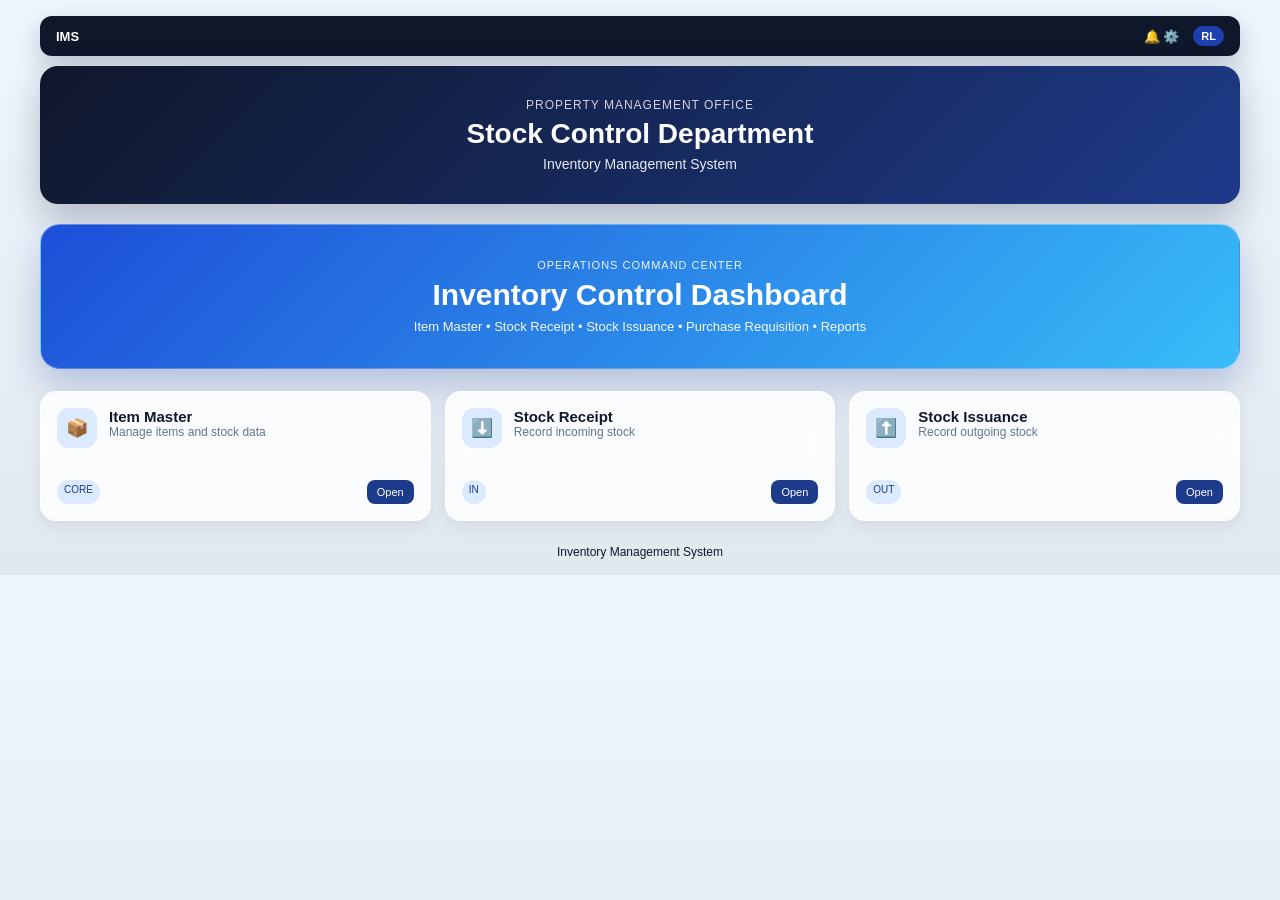
==== index.html @ 42d6d74c "Update index.html" ====
<!DOCTYPE html>
<html lang="en">
<head>
<meta charset="UTF-8">
<meta name="viewport" content="width=device-width, initial-scale=1.0">
<title>Inventory Management System</title>

<style>
*{margin:0;padding:0;box-sizing:border-box;font-family:Arial,sans-serif}

body{
  background:linear-gradient(180deg,#eef6ff,#e2e8f0);
  color:#0f172a;
  padding:16px;
}

.app-shell{
  max-width:1200px;
  margin:auto;
}

/* TOP BAR */
.top-bar{
  background:#0f172a;
  color:white;
  border-radius:12px;
  padding:10px 16px;
  display:flex;
  justify-content:space-between;
  align-items:center;
  font-size:13px;
  margin-bottom:10px;
  box-shadow:0 10px 28px rgba(15,23,42,.22);
}

.top-bar .left{
  font-weight:bold;
}

.top-bar .right{
  display:flex;
  gap:14px;
  align-items:center;
}

.user{
  background:#1e40af;
  color:white;
  padding:4px 8px;
  border-radius:999px;
  font-size:11px;
  font-weight:bold;
}

/* MAIN HEADER */
.main-header{
  background:linear-gradient(135deg,#0f172a,#1e3a8a);
  color:white;
  border-radius:18px;
  padding:32px 20px;
  text-align:center;
  box-shadow:0 15px 35px rgba(15,23,42,.25);
  margin-bottom:20px;
}

.main-header small{
  display:block;
  font-size:12px;
  letter-spacing:1px;
  opacity:.8;
  margin-bottom:6px;
}

.main-header h1{
  font-size:28px;
  margin-bottom:6px;
}

.main-header p{
  font-size:14px;
  opacity:.9;
}

/* COMMAND HEADER */
.command-header{
  margin:14px 0 22px;
  background:linear-gradient(135deg,#1d4ed8,#38bdf8);
  color:white;
  border-radius:20px;
  padding:34px 18px;
  text-align:center;
  border:1px solid rgba(255,255,255,.28);
  box-shadow:0 18px 36px rgba(30,58,138,.24);
}

.command-header small{
  display:block;
  font-size:11px;
  letter-spacing:1px;
  opacity:.9;
  margin-bottom:7px;
}

.command-header h2{
  font-size:30px;
  margin-bottom:7px;
}

.command-header p{
  font-size:13px;
  opacity:.95;
}

/* SECTIONS */
.section{
  margin-bottom:24px;
}

.section-title{
  font-size:12px;
  letter-spacing:1px;
  color:#334155;
  font-weight:bold;
  margin-bottom:10px;
}

/* GRIDS */
.main-grid{
  display:grid;
  grid-template-columns:repeat(3,1fr);
  gap:14px;
}

.proc-grid,
.master-grid{
  display:grid;
  grid-template-columns:repeat(2,1fr);
  gap:14px;
}

/* CARDS */
.card{
  background:rgba(255,255,255,.86);
  backdrop-filter:blur(12px);
  border:1px solid rgba(255,255,255,.72);
  border-radius:16px;
  padding:16px;
  min-height:130px;
  display:flex;
  flex-direction:column;
  justify-content:space-between;
  box-shadow:0 6px 16px rgba(15,23,42,.07);
  transition:.2s;
}

.card:hover{
  transform:translateY(-4px);
  box-shadow:0 14px 28px rgba(15,23,42,.14);
}

.card-top{
  display:flex;
  gap:12px;
}

.icon{
  width:40px;
  height:40px;
  border-radius:12px;
  background:#dbeafe;
  display:flex;
  align-items:center;
  justify-content:center;
  font-size:18px;
}

.card h3{
  font-size:15px;
}

.card p{
  font-size:12px;
  color:#64748b;
}

.card-footer{
  display:flex;
  justify-content:space-between;
  margin-top:10px;
}

.badge{
  font-size:10px;
  padding:4px 7px;
  border-radius:999px;
}

.badge-core{background:#dbeafe;color:#1e3a8a}
.badge-proc{background:#dcfce7;color:#166534}
.badge-report{background:#fee2e2;color:#991b1b}
.badge-master{background:#e0e7ff;color:#3730a3}

.btn{
  text-decoration:none;
  color:white;
  padding:6px 10px;
  border-radius:8px;
  font-size:11px;
}

.btn-blue{background:#1e3a8a}
.btn-green{background:#047857}
.btn-red{background:#dc2626}
.btn-dark{background:#334155}

.footer-note{
  text-align:center;
  font-size:12px;
  margin-top:20px;
}

/* MOBILE */
@media(max-width:900px){
  .main-grid,
  .proc-grid,
  .master-grid{
    grid-template-columns:1fr;
  }
}
</style>
</head>

<body>

<div class="app-shell">

<!-- TOP BAR -->
<div class="top-bar">
  <div class="left">IMS</div>
  <div class="right">
    🔔 ⚙️ <span class="user">RL</span>
  </div>
</div>

<!-- HEADER -->
<div class="main-header">
  <small>PROPERTY MANAGEMENT OFFICE</small>
  <h1>Stock Control Department</h1>
  <p>Inventory Management System</p>
</div>

<!-- COMMAND -->
<div class="command-header">
  <small>OPERATIONS COMMAND CENTER</small>
  <h2>Inventory Control Dashboard</h2>
  <p>Item Master • Stock Receipt • Stock Issuance • Purchase Requisition • Reports</p>
</div>

<!-- MAIN -->
<div class="section">
<div class="main-grid">

<div class="card">
  <div class="card-top">
    <div class="icon">📦</div>
    <div>
      <h3>Item Master</h3>
      <p>Manage items and stock data</p>
    </div>
  </div>
  <div class="card-footer">
    <span class="badge badge-core">CORE</span>
    <a href="#" class="btn btn-blue">Open</a>
  </div>
</div>

<div class="card">
  <div class="card-top">
    <div class="icon">⬇️</div>
    <div>
      <h3>Stock Receipt</h3>
      <p>Record incoming stock</p>
    </div>
  </div>
  <div class="card-footer">
    <span class="badge badge-core">IN</span>
    <a href="#" class="btn btn-blue">Open</a>
  </div>
</div>

<div class="card">
  <div class="card-top">
    <div class="icon">⬆️</div>
    <div>
      <h3>Stock Issuance</h3>
      <p>Record outgoing stock</p>
    </div>
  </div>
  <div class="card-footer">
    <span class="badge badge-core">OUT</span>
    <a href="#" class="btn btn-blue">Open</a>
  </div>
</div>

</div>
</div>

<!-- FOOTER -->
<div class="footer-note">
Inventory Management System
</div>

</div>

</body>
</html>
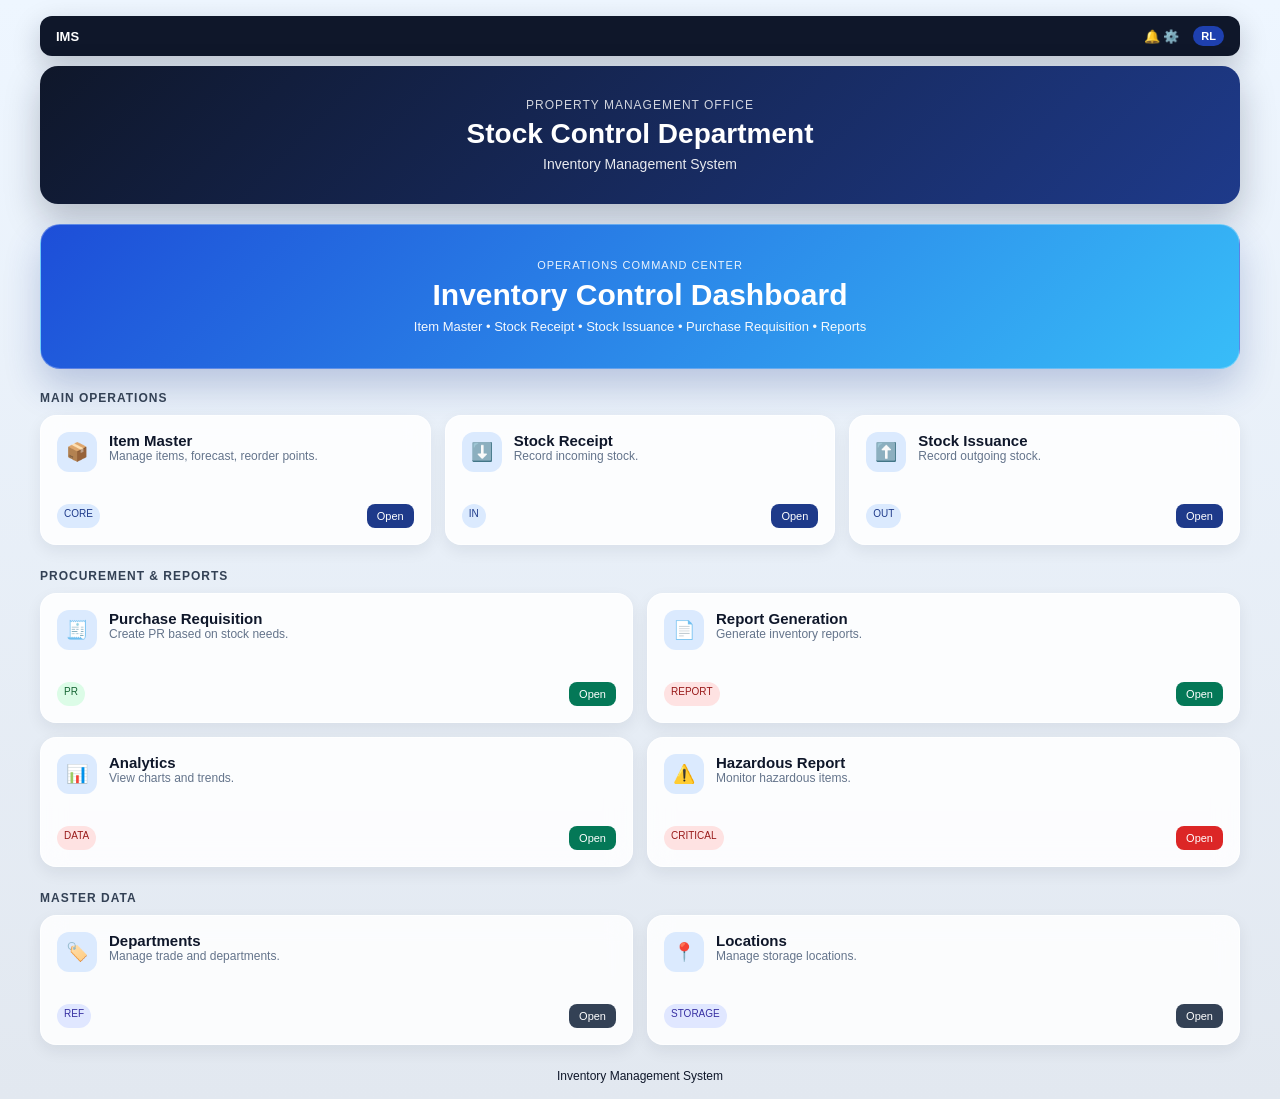
==== commit e6742351: "Update index.html" ====
--- a/index.html
+++ b/index.html
@@ -33,15 +33,8 @@
   box-shadow:0 10px 28px rgba(15,23,42,.22);
 }
 
-.top-bar .left{
-  font-weight:bold;
-}
-
-.top-bar .right{
-  display:flex;
-  gap:14px;
-  align-items:center;
-}
+.top-bar .left{font-weight:bold}
+.top-bar .right{display:flex;gap:14px;align-items:center}
 
 .user{
   background:#1e40af;
@@ -111,10 +104,7 @@
   opacity:.95;
 }
 
-/* SECTIONS */
-.section{
-  margin-bottom:24px;
-}
+.section{margin-bottom:24px}
 
 .section-title{
   font-size:12px;
@@ -125,18 +115,8 @@
 }
 
 /* GRIDS */
-.main-grid{
-  display:grid;
-  grid-template-columns:repeat(3,1fr);
-  gap:14px;
-}
-
-.proc-grid,
-.master-grid{
-  display:grid;
-  grid-template-columns:repeat(2,1fr);
-  gap:14px;
-}
+.main-grid{display:grid;grid-template-columns:repeat(3,1fr);gap:14px}
+.proc-grid,.master-grid{display:grid;grid-template-columns:repeat(2,1fr);gap:14px}
 
 /* CARDS */
 .card{
@@ -158,30 +138,17 @@
   box-shadow:0 14px 28px rgba(15,23,42,.14);
 }
 
-.card-top{
-  display:flex;
-  gap:12px;
-}
+.card-top{display:flex;gap:12px}
 
 .icon{
-  width:40px;
-  height:40px;
-  border-radius:12px;
+  width:40px;height:40px;border-radius:12px;
   background:#dbeafe;
-  display:flex;
-  align-items:center;
-  justify-content:center;
+  display:flex;align-items:center;justify-content:center;
   font-size:18px;
 }
 
-.card h3{
-  font-size:15px;
-}
-
-.card p{
-  font-size:12px;
-  color:#64748b;
-}
+.card h3{font-size:15px}
+.card p{font-size:12px;color:#64748b}
 
 .card-footer{
   display:flex;
@@ -221,9 +188,7 @@
 
 /* MOBILE */
 @media(max-width:900px){
-  .main-grid,
-  .proc-grid,
-  .master-grid{
+  .main-grid,.proc-grid,.master-grid{
     grid-template-columns:1fr;
   }
 }
@@ -237,9 +202,7 @@
 <!-- TOP BAR -->
 <div class="top-bar">
   <div class="left">IMS</div>
-  <div class="right">
-    🔔 ⚙️ <span class="user">RL</span>
-  </div>
+  <div class="right">🔔 ⚙️ <span class="user">RL</span></div>
 </div>
 
 <!-- HEADER -->
@@ -256,61 +219,50 @@
   <p>Item Master • Stock Receipt • Stock Issuance • Purchase Requisition • Reports</p>
 </div>
 
-<!-- MAIN -->
+<!-- MAIN OPERATIONS -->
 <div class="section">
+<div class="section-title">MAIN OPERATIONS</div>
 <div class="main-grid">
 
-<div class="card">
-  <div class="card-top">
-    <div class="icon">📦</div>
-    <div>
-      <h3>Item Master</h3>
-      <p>Manage items and stock data</p>
-    </div>
-  </div>
-  <div class="card-footer">
-    <span class="badge badge-core">CORE</span>
-    <a href="#" class="btn btn-blue">Open</a>
-  </div>
-</div>
-
-<div class="card">
-  <div class="card-top">
-    <div class="icon">⬇️</div>
-    <div>
-      <h3>Stock Receipt</h3>
-      <p>Record incoming stock</p>
-    </div>
-  </div>
-  <div class="card-footer">
-    <span class="badge badge-core">IN</span>
-    <a href="#" class="btn btn-blue">Open</a>
-  </div>
-</div>
-
-<div class="card">
-  <div class="card-top">
-    <div class="icon">⬆️</div>
-    <div>
-      <h3>Stock Issuance</h3>
-      <p>Record outgoing stock</p>
-    </div>
-  </div>
-  <div class="card-footer">
-    <span class="badge badge-core">OUT</span>
-    <a href="#" class="btn btn-blue">Open</a>
-  </div>
-</div>
-
-</div>
-</div>
-
-<!-- FOOTER -->
-<div class="footer-note">
-Inventory Management System
-</div>
-
-</div>
-
+<div class="card"><div class="card-top"><div class="icon">📦</div><div><h3>Item Master</h3><p>Manage items, forecast, reorder points.</p></div></div><div class="card-footer"><span class="badge badge-core">CORE</span><a href="./master-list.html" class="btn btn-blue">Open</a></div></div>
+
+<div class="card"><div class="card-top"><div class="icon">⬇️</div><div><h3>Stock Receipt</h3><p>Record incoming stock.</p></div></div><div class="card-footer"><span class="badge badge-core">IN</span><a href="./deliveries.html" class="btn btn-blue">Open</a></div></div>
+
+<div class="card"><div class="card-top"><div class="icon">⬆️</div><div><h3>Stock Issuance</h3><p>Record outgoing stock.</p></div></div><div class="card-footer"><span class="badge badge-core">OUT</span><a href="./issuance.html" class="btn btn-blue">Open</a></div></div>
+
+</div>
+</div>
+
+<!-- PROCUREMENT -->
+<div class="section">
+<div class="section-title">PROCUREMENT & REPORTS</div>
+<div class="proc-grid">
+
+<div class="card"><div class="card-top"><div class="icon">🧾</div><div><h3>Purchase Requisition</h3><p>Create PR based on stock needs.</p></div></div><div class="card-footer"><span class="badge badge-proc">PR</span><a href="./requisitions.html" class="btn btn-green">Open</a></div></div>
+
+<div class="card"><div class="card-top"><div class="icon">📄</div><div><h3>Report Generation</h3><p>Generate inventory reports.</p></div></div><div class="card-footer"><span class="badge badge-report">REPORT</span><a href="./reports.html" class="btn btn-green">Open</a></div></div>
+
+<div class="card"><div class="card-top"><div class="icon">📊</div><div><h3>Analytics</h3><p>View charts and trends.</p></div></div><div class="card-footer"><span class="badge badge-report">DATA</span><a href="./analytics.html" class="btn btn-green">Open</a></div></div>
+
+<div class="card"><div class="card-top"><div class="icon">⚠️</div><div><h3>Hazardous Report</h3><p>Monitor hazardous items.</p></div></div><div class="card-footer"><span class="badge badge-report">CRITICAL</span><a href="./hazardous.html" class="btn btn-red">Open</a></div></div>
+
+</div>
+</div>
+
+<!-- MASTER DATA -->
+<div class="section">
+<div class="section-title">MASTER DATA</div>
+<div class="master-grid">
+
+<div class="card"><div class="card-top"><div class="icon">🏷️</div><div><h3>Departments</h3><p>Manage trade and departments.</p></div></div><div class="card-footer"><span class="badge badge-master">REF</span><a href="./trade-dept.html" class="btn btn-dark">Open</a></div></div>
+
+<div class="card"><div class="card-top"><div class="icon">📍</div><div><h3>Locations</h3><p>Manage storage locations.</p></div></div><div class="card-footer"><span class="badge badge-master">STORAGE</span><a href="./locations.html" class="btn btn-dark">Open</a></div></div>
+
+</div>
+</div>
+
+<div class="footer-note">Inventory Management System</div>
+
+</div>
 </body>
 </html>
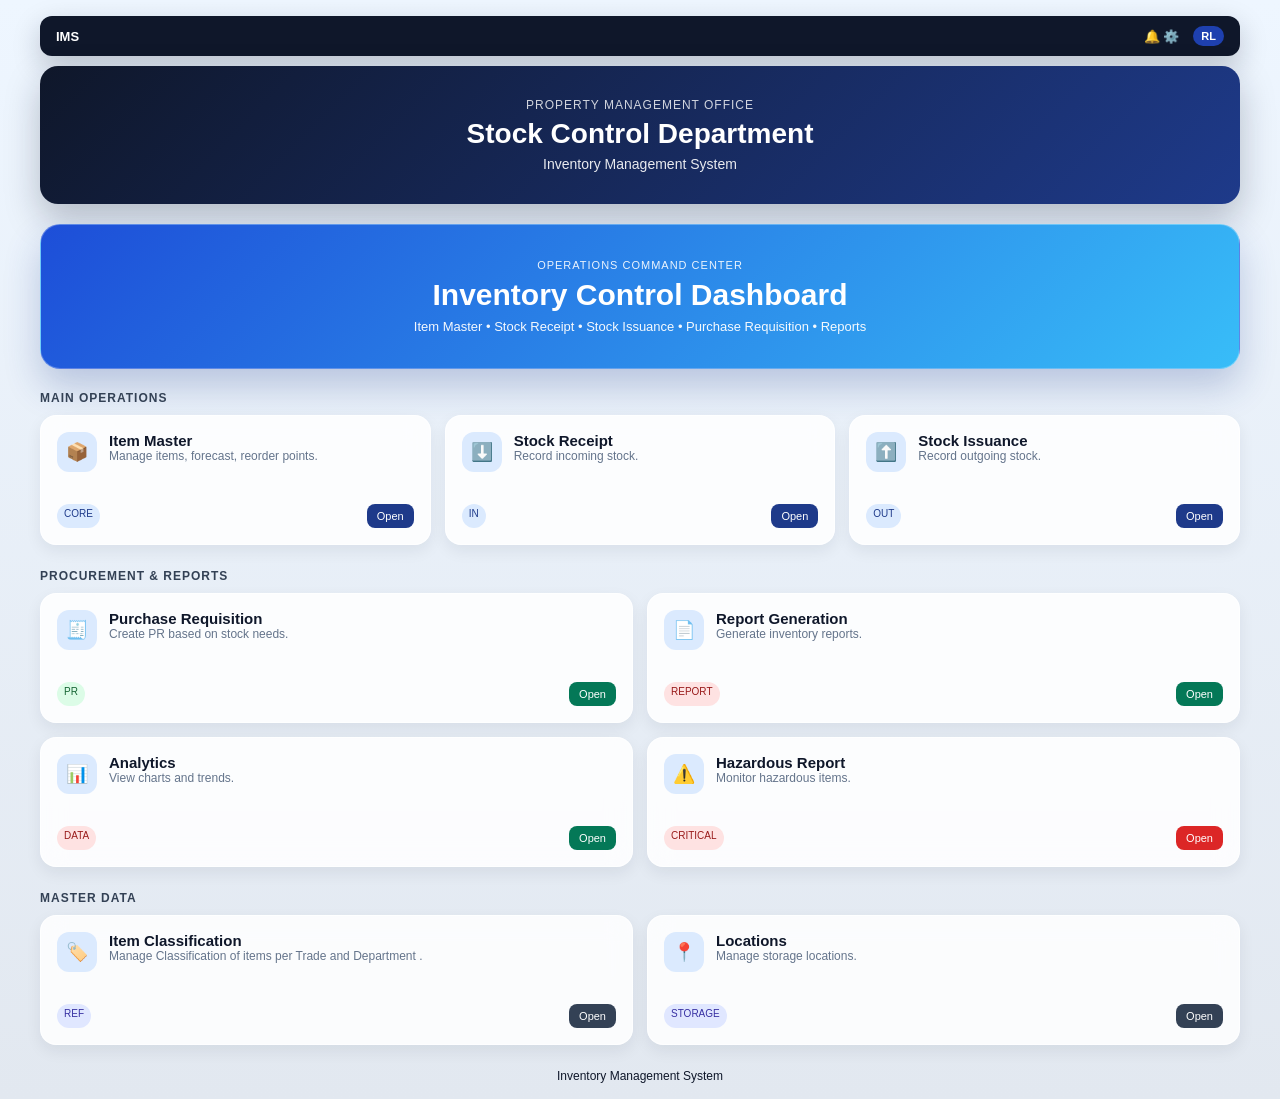
==== commit 478c5e37: "Update index.html" ====
--- a/index.html
+++ b/index.html
@@ -254,7 +254,7 @@
 <div class="section-title">MASTER DATA</div>
 <div class="master-grid">
 
-<div class="card"><div class="card-top"><div class="icon">🏷️</div><div><h3>Departments</h3><p>Manage trade and departments.</p></div></div><div class="card-footer"><span class="badge badge-master">REF</span><a href="./trade-dept.html" class="btn btn-dark">Open</a></div></div>
+<div class="card"><div class="card-top"><div class="icon">🏷️</div><div><h3>Item Classification</h3><p>Manage Classification of items per Trade and Department .</p></div></div><div class="card-footer"><span class="badge badge-master">REF</span><a href="./class-trade.html" class="btn btn-dark">Open</a></div></div>
 
 <div class="card"><div class="card-top"><div class="icon">📍</div><div><h3>Locations</h3><p>Manage storage locations.</p></div></div><div class="card-footer"><span class="badge badge-master">STORAGE</span><a href="./locations.html" class="btn btn-dark">Open</a></div></div>
 
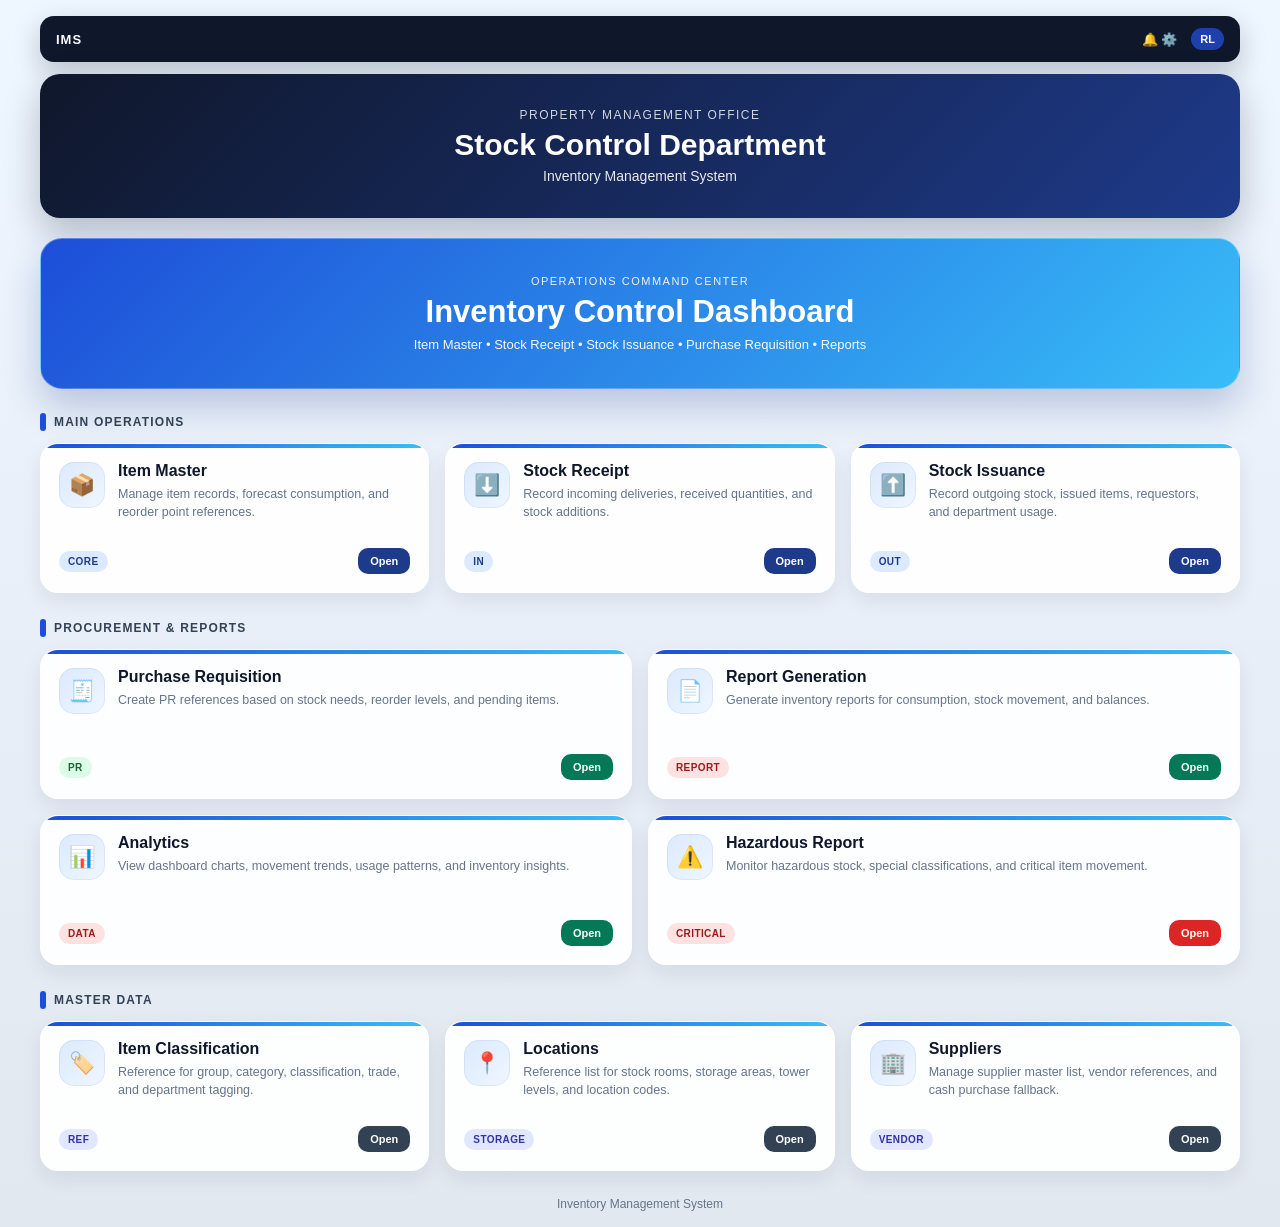
==== commit b35787cc: "Update index.html" ====
--- a/index.html
+++ b/index.html
@@ -23,23 +23,31 @@
 .top-bar{
   background:#0f172a;
   color:white;
-  border-radius:12px;
-  padding:10px 16px;
+  border-radius:14px;
+  padding:12px 16px;
   display:flex;
   justify-content:space-between;
   align-items:center;
   font-size:13px;
-  margin-bottom:10px;
+  margin-bottom:12px;
   box-shadow:0 10px 28px rgba(15,23,42,.22);
 }
 
-.top-bar .left{font-weight:bold}
-.top-bar .right{display:flex;gap:14px;align-items:center}
+.top-bar .left{
+  font-weight:800;
+  letter-spacing:1px;
+}
+
+.top-bar .right{
+  display:flex;
+  gap:14px;
+  align-items:center;
+}
 
 .user{
   background:#1e40af;
   color:white;
-  padding:4px 8px;
+  padding:5px 9px;
   border-radius:999px;
   font-size:11px;
   font-weight:bold;
@@ -49,8 +57,8 @@
 .main-header{
   background:linear-gradient(135deg,#0f172a,#1e3a8a);
   color:white;
-  border-radius:18px;
-  padding:32px 20px;
+  border-radius:20px;
+  padding:34px 20px;
   text-align:center;
   box-shadow:0 15px 35px rgba(15,23,42,.25);
   margin-bottom:20px;
@@ -59,13 +67,13 @@
 .main-header small{
   display:block;
   font-size:12px;
-  letter-spacing:1px;
+  letter-spacing:1.5px;
   opacity:.8;
   margin-bottom:6px;
 }
 
 .main-header h1{
-  font-size:28px;
+  font-size:30px;
   margin-bottom:6px;
 }
 
@@ -76,11 +84,11 @@
 
 /* COMMAND HEADER */
 .command-header{
-  margin:14px 0 22px;
+  margin:14px 0 24px;
   background:linear-gradient(135deg,#1d4ed8,#38bdf8);
   color:white;
-  border-radius:20px;
-  padding:34px 18px;
+  border-radius:22px;
+  padding:36px 18px;
   text-align:center;
   border:1px solid rgba(255,255,255,.28);
   box-shadow:0 18px 36px rgba(30,58,138,.24);
@@ -89,13 +97,13 @@
 .command-header small{
   display:block;
   font-size:11px;
-  letter-spacing:1px;
+  letter-spacing:1.5px;
   opacity:.9;
   margin-bottom:7px;
 }
 
 .command-header h2{
-  font-size:30px;
+  font-size:31px;
   margin-bottom:7px;
 }
 
@@ -104,62 +112,127 @@
   opacity:.95;
 }
 
-.section{margin-bottom:24px}
+/* SECTION */
+.section{
+  margin-bottom:26px;
+}
 
 .section-title{
   font-size:12px;
-  letter-spacing:1px;
+  letter-spacing:1.2px;
   color:#334155;
-  font-weight:bold;
-  margin-bottom:10px;
+  font-weight:800;
+  margin-bottom:12px;
+  display:flex;
+  align-items:center;
+  gap:8px;
+}
+
+.section-title::before{
+  content:"";
+  width:6px;
+  height:18px;
+  border-radius:999px;
+  background:#1d4ed8;
 }
 
 /* GRIDS */
-.main-grid{display:grid;grid-template-columns:repeat(3,1fr);gap:14px}
-.proc-grid,.master-grid{display:grid;grid-template-columns:repeat(2,1fr);gap:14px}
+.main-grid{
+  display:grid;
+  grid-template-columns:repeat(3,1fr);
+  gap:16px;
+}
+
+.proc-grid{
+  display:grid;
+  grid-template-columns:repeat(2,1fr);
+  gap:16px;
+}
+
+.master-grid{
+  display:grid;
+  grid-template-columns:repeat(3,1fr);
+  gap:16px;
+}
 
 /* CARDS */
 .card{
-  background:rgba(255,255,255,.86);
+  background:rgba(255,255,255,.92);
   backdrop-filter:blur(12px);
-  border:1px solid rgba(255,255,255,.72);
-  border-radius:16px;
-  padding:16px;
-  min-height:130px;
+  border:1px solid rgba(255,255,255,.8);
+  border-radius:18px;
+  padding:18px;
+  min-height:150px;
   display:flex;
   flex-direction:column;
   justify-content:space-between;
-  box-shadow:0 6px 16px rgba(15,23,42,.07);
-  transition:.2s;
+  box-shadow:0 8px 20px rgba(15,23,42,.08);
+  transition:.2s ease;
+  position:relative;
+  overflow:hidden;
+}
+
+.card::after{
+  content:"";
+  position:absolute;
+  top:0;
+  left:0;
+  width:100%;
+  height:4px;
+  background:linear-gradient(90deg,#1d4ed8,#38bdf8);
 }
 
 .card:hover{
-  transform:translateY(-4px);
-  box-shadow:0 14px 28px rgba(15,23,42,.14);
-}
-
-.card-top{display:flex;gap:12px}
+  transform:translateY(-5px);
+  box-shadow:0 16px 32px rgba(15,23,42,.15);
+}
+
+.card-top{
+  display:flex;
+  gap:13px;
+  align-items:flex-start;
+}
 
 .icon{
-  width:40px;height:40px;border-radius:12px;
-  background:#dbeafe;
-  display:flex;align-items:center;justify-content:center;
-  font-size:18px;
-}
-
-.card h3{font-size:15px}
-.card p{font-size:12px;color:#64748b}
+  width:46px;
+  height:46px;
+  min-width:46px;
+  border-radius:15px;
+  background:linear-gradient(135deg,#dbeafe,#eff6ff);
+  display:flex;
+  align-items:center;
+  justify-content:center;
+  font-size:21px;
+  box-shadow:inset 0 0 0 1px rgba(30,64,175,.08);
+}
+
+.card h3{
+  font-size:16px;
+  margin-bottom:5px;
+  color:#0f172a;
+}
+
+.card p{
+  font-size:12.5px;
+  color:#64748b;
+  line-height:1.45;
+}
 
 .card-footer{
   display:flex;
   justify-content:space-between;
-  margin-top:10px;
+  align-items:center;
+  gap:10px;
+  margin-top:18px;
 }
 
 .badge{
   font-size:10px;
-  padding:4px 7px;
+  padding:5px 9px;
   border-radius:999px;
+  font-weight:800;
+  letter-spacing:.4px;
+  white-space:nowrap;
 }
 
 .badge-core{background:#dbeafe;color:#1e3a8a}
@@ -170,9 +243,17 @@
 .btn{
   text-decoration:none;
   color:white;
-  padding:6px 10px;
-  border-radius:8px;
+  padding:7px 12px;
+  border-radius:10px;
   font-size:11px;
+  font-weight:800;
+  white-space:nowrap;
+  transition:.2s;
+}
+
+.btn:hover{
+  opacity:.88;
+  transform:scale(1.03);
 }
 
 .btn-blue{background:#1e3a8a}
@@ -183,14 +264,29 @@
 .footer-note{
   text-align:center;
   font-size:12px;
-  margin-top:20px;
+  margin-top:22px;
+  color:#64748b;
 }
 
 /* MOBILE */
 @media(max-width:900px){
-  .main-grid,.proc-grid,.master-grid{
+  .main-grid,
+  .proc-grid,
+  .master-grid{
     grid-template-columns:1fr;
   }
+
+  .main-header h1{
+    font-size:24px;
+  }
+
+  .command-header h2{
+    font-size:25px;
+  }
+
+  .card{
+    min-height:140px;
+  }
 }
 </style>
 </head>
@@ -199,69 +295,185 @@
 
 <div class="app-shell">
 
-<!-- TOP BAR -->
-<div class="top-bar">
-  <div class="left">IMS</div>
-  <div class="right">🔔 ⚙️ <span class="user">RL</span></div>
-</div>
-
-<!-- HEADER -->
-<div class="main-header">
-  <small>PROPERTY MANAGEMENT OFFICE</small>
-  <h1>Stock Control Department</h1>
-  <p>Inventory Management System</p>
-</div>
-
-<!-- COMMAND -->
-<div class="command-header">
-  <small>OPERATIONS COMMAND CENTER</small>
-  <h2>Inventory Control Dashboard</h2>
-  <p>Item Master • Stock Receipt • Stock Issuance • Purchase Requisition • Reports</p>
-</div>
-
-<!-- MAIN OPERATIONS -->
-<div class="section">
-<div class="section-title">MAIN OPERATIONS</div>
-<div class="main-grid">
-
-<div class="card"><div class="card-top"><div class="icon">📦</div><div><h3>Item Master</h3><p>Manage items, forecast, reorder points.</p></div></div><div class="card-footer"><span class="badge badge-core">CORE</span><a href="./master-list.html" class="btn btn-blue">Open</a></div></div>
-
-<div class="card"><div class="card-top"><div class="icon">⬇️</div><div><h3>Stock Receipt</h3><p>Record incoming stock.</p></div></div><div class="card-footer"><span class="badge badge-core">IN</span><a href="./deliveries.html" class="btn btn-blue">Open</a></div></div>
-
-<div class="card"><div class="card-top"><div class="icon">⬆️</div><div><h3>Stock Issuance</h3><p>Record outgoing stock.</p></div></div><div class="card-footer"><span class="badge badge-core">OUT</span><a href="./issuance.html" class="btn btn-blue">Open</a></div></div>
-
-</div>
-</div>
-
-<!-- PROCUREMENT -->
-<div class="section">
-<div class="section-title">PROCUREMENT & REPORTS</div>
-<div class="proc-grid">
-
-<div class="card"><div class="card-top"><div class="icon">🧾</div><div><h3>Purchase Requisition</h3><p>Create PR based on stock needs.</p></div></div><div class="card-footer"><span class="badge badge-proc">PR</span><a href="./requisitions.html" class="btn btn-green">Open</a></div></div>
-
-<div class="card"><div class="card-top"><div class="icon">📄</div><div><h3>Report Generation</h3><p>Generate inventory reports.</p></div></div><div class="card-footer"><span class="badge badge-report">REPORT</span><a href="./reports.html" class="btn btn-green">Open</a></div></div>
-
-<div class="card"><div class="card-top"><div class="icon">📊</div><div><h3>Analytics</h3><p>View charts and trends.</p></div></div><div class="card-footer"><span class="badge badge-report">DATA</span><a href="./analytics.html" class="btn btn-green">Open</a></div></div>
-
-<div class="card"><div class="card-top"><div class="icon">⚠️</div><div><h3>Hazardous Report</h3><p>Monitor hazardous items.</p></div></div><div class="card-footer"><span class="badge badge-report">CRITICAL</span><a href="./hazardous.html" class="btn btn-red">Open</a></div></div>
-
-</div>
-</div>
-
-<!-- MASTER DATA -->
-<div class="section">
-<div class="section-title">MASTER DATA</div>
-<div class="master-grid">
-
-<div class="card"><div class="card-top"><div class="icon">🏷️</div><div><h3>Item Classification</h3><p>Manage Classification of items per Trade and Department .</p></div></div><div class="card-footer"><span class="badge badge-master">REF</span><a href="./class-trade.html" class="btn btn-dark">Open</a></div></div>
-
-<div class="card"><div class="card-top"><div class="icon">📍</div><div><h3>Locations</h3><p>Manage storage locations.</p></div></div><div class="card-footer"><span class="badge badge-master">STORAGE</span><a href="./locations.html" class="btn btn-dark">Open</a></div></div>
-
-</div>
-</div>
-
-<div class="footer-note">Inventory Management System</div>
+  <div class="top-bar">
+    <div class="left">IMS</div>
+    <div class="right">🔔 ⚙️ <span class="user">RL</span></div>
+  </div>
+
+  <div class="main-header">
+    <small>PROPERTY MANAGEMENT OFFICE</small>
+    <h1>Stock Control Department</h1>
+    <p>Inventory Management System</p>
+  </div>
+
+  <div class="command-header">
+    <small>OPERATIONS COMMAND CENTER</small>
+    <h2>Inventory Control Dashboard</h2>
+    <p>Item Master • Stock Receipt • Stock Issuance • Purchase Requisition • Reports</p>
+  </div>
+
+  <div class="section">
+    <div class="section-title">MAIN OPERATIONS</div>
+    <div class="main-grid">
+
+      <div class="card">
+        <div class="card-top">
+          <div class="icon">📦</div>
+          <div>
+            <h3>Item Master</h3>
+            <p>Manage item records, forecast consumption, and reorder point references.</p>
+          </div>
+        </div>
+        <div class="card-footer">
+          <span class="badge badge-core">CORE</span>
+          <a href="./master-list.html" class="btn btn-blue">Open</a>
+        </div>
+      </div>
+
+      <div class="card">
+        <div class="card-top">
+          <div class="icon">⬇️</div>
+          <div>
+            <h3>Stock Receipt</h3>
+            <p>Record incoming deliveries, received quantities, and stock additions.</p>
+          </div>
+        </div>
+        <div class="card-footer">
+          <span class="badge badge-core">IN</span>
+          <a href="./deliveries.html" class="btn btn-blue">Open</a>
+        </div>
+      </div>
+
+      <div class="card">
+        <div class="card-top">
+          <div class="icon">⬆️</div>
+          <div>
+            <h3>Stock Issuance</h3>
+            <p>Record outgoing stock, issued items, requestors, and department usage.</p>
+          </div>
+        </div>
+        <div class="card-footer">
+          <span class="badge badge-core">OUT</span>
+          <a href="./issuance.html" class="btn btn-blue">Open</a>
+        </div>
+      </div>
+
+    </div>
+  </div>
+
+  <div class="section">
+    <div class="section-title">PROCUREMENT & REPORTS</div>
+    <div class="proc-grid">
+
+      <div class="card">
+        <div class="card-top">
+          <div class="icon">🧾</div>
+          <div>
+            <h3>Purchase Requisition</h3>
+            <p>Create PR references based on stock needs, reorder levels, and pending items.</p>
+          </div>
+        </div>
+        <div class="card-footer">
+          <span class="badge badge-proc">PR</span>
+          <a href="./requisitions.html" class="btn btn-green">Open</a>
+        </div>
+      </div>
+
+      <div class="card">
+        <div class="card-top">
+          <div class="icon">📄</div>
+          <div>
+            <h3>Report Generation</h3>
+            <p>Generate inventory reports for consumption, stock movement, and balances.</p>
+          </div>
+        </div>
+        <div class="card-footer">
+          <span class="badge badge-report">REPORT</span>
+          <a href="./reports.html" class="btn btn-green">Open</a>
+        </div>
+      </div>
+
+      <div class="card">
+        <div class="card-top">
+          <div class="icon">📊</div>
+          <div>
+            <h3>Analytics</h3>
+            <p>View dashboard charts, movement trends, usage patterns, and inventory insights.</p>
+          </div>
+        </div>
+        <div class="card-footer">
+          <span class="badge badge-report">DATA</span>
+          <a href="./analytics.html" class="btn btn-green">Open</a>
+        </div>
+      </div>
+
+      <div class="card">
+        <div class="card-top">
+          <div class="icon">⚠️</div>
+          <div>
+            <h3>Hazardous Report</h3>
+            <p>Monitor hazardous stock, special classifications, and critical item movement.</p>
+          </div>
+        </div>
+        <div class="card-footer">
+          <span class="badge badge-report">CRITICAL</span>
+          <a href="./hazardous.html" class="btn btn-red">Open</a>
+        </div>
+      </div>
+
+    </div>
+  </div>
+
+  <div class="section">
+    <div class="section-title">MASTER DATA</div>
+    <div class="master-grid">
+
+      <div class="card">
+        <div class="card-top">
+          <div class="icon">🏷️</div>
+          <div>
+            <h3>Item Classification</h3>
+            <p>Reference for group, category, classification, trade, and department tagging.</p>
+          </div>
+        </div>
+        <div class="card-footer">
+          <span class="badge badge-master">REF</span>
+          <a href="./class-trade.html" class="btn btn-dark">Open</a>
+        </div>
+      </div>
+
+      <div class="card">
+        <div class="card-top">
+          <div class="icon">📍</div>
+          <div>
+            <h3>Locations</h3>
+            <p>Reference list for stock rooms, storage areas, tower levels, and location codes.</p>
+          </div>
+        </div>
+        <div class="card-footer">
+          <span class="badge badge-master">STORAGE</span>
+          <a href="./locations.html" class="btn btn-dark">Open</a>
+        </div>
+      </div>
+
+      <div class="card">
+        <div class="card-top">
+          <div class="icon">🏢</div>
+          <div>
+            <h3>Suppliers</h3>
+            <p>Manage supplier master list, vendor references, and cash purchase fallback.</p>
+          </div>
+        </div>
+        <div class="card-footer">
+          <span class="badge badge-master">VENDOR</span>
+          <a href="./suppliers.html" class="btn btn-dark">Open</a>
+        </div>
+      </div>
+
+    </div>
+  </div>
+
+  <div class="footer-note">Inventory Management System</div>
 
 </div>
 </body>
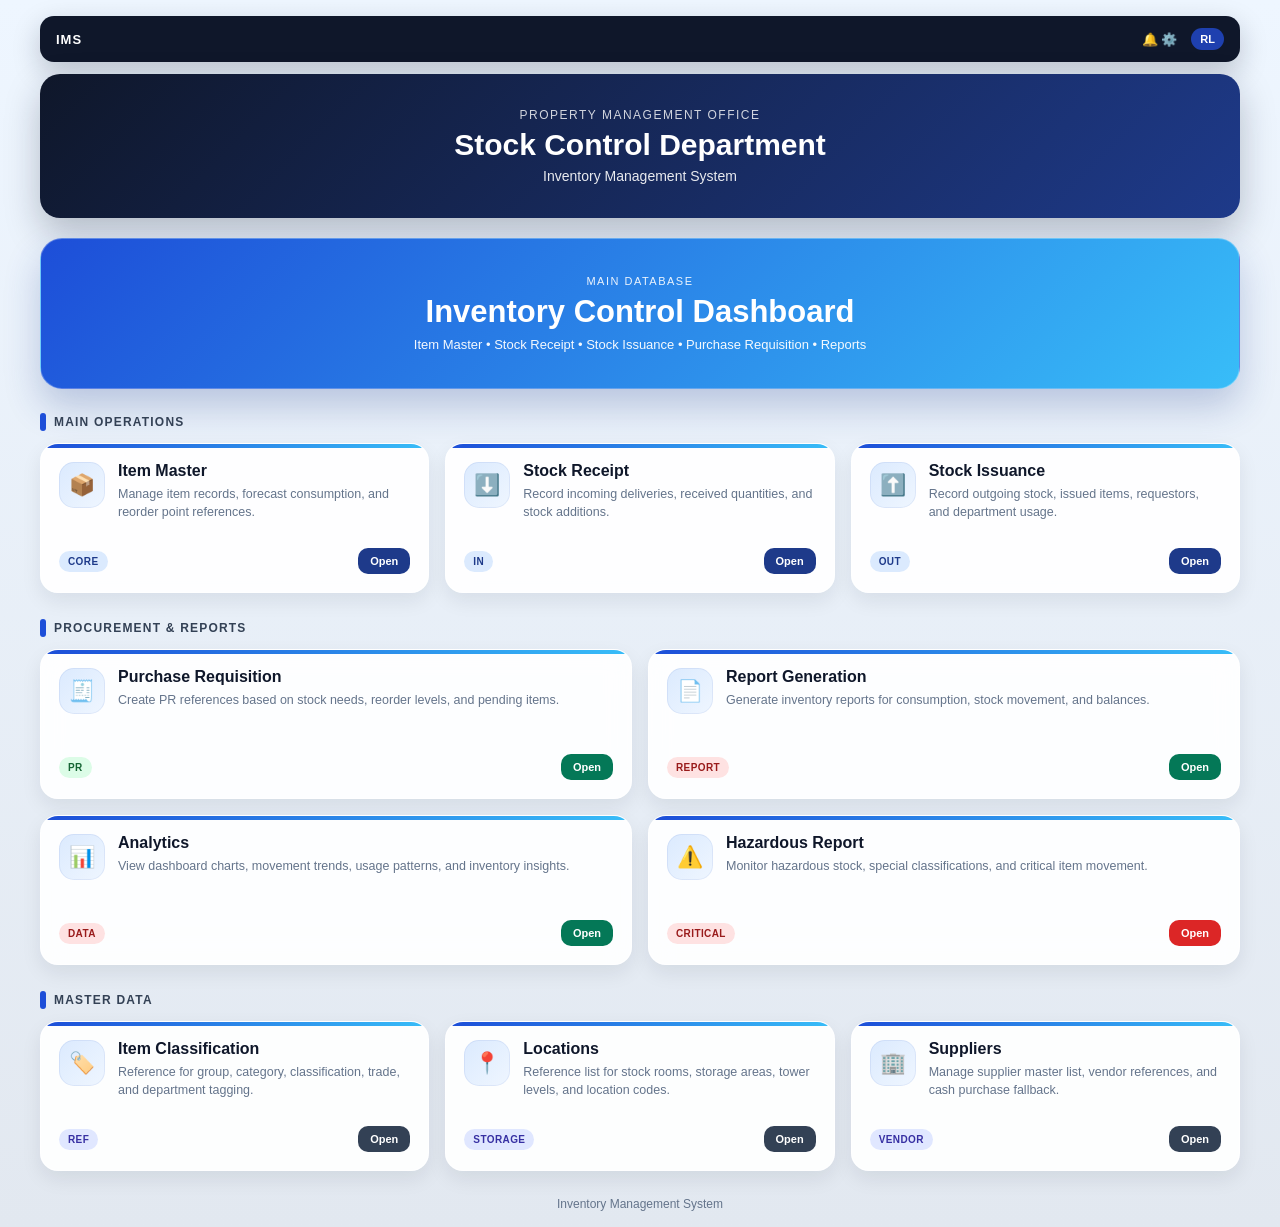
==== commit 485104be: "Update index.html" ====
--- a/index.html
+++ b/index.html
@@ -307,7 +307,7 @@
   </div>
 
   <div class="command-header">
-    <small>OPERATIONS COMMAND CENTER</small>
+    <small>MAIN DATABASE</small>
     <h2>Inventory Control Dashboard</h2>
     <p>Item Master • Stock Receipt • Stock Issuance • Purchase Requisition • Reports</p>
   </div>
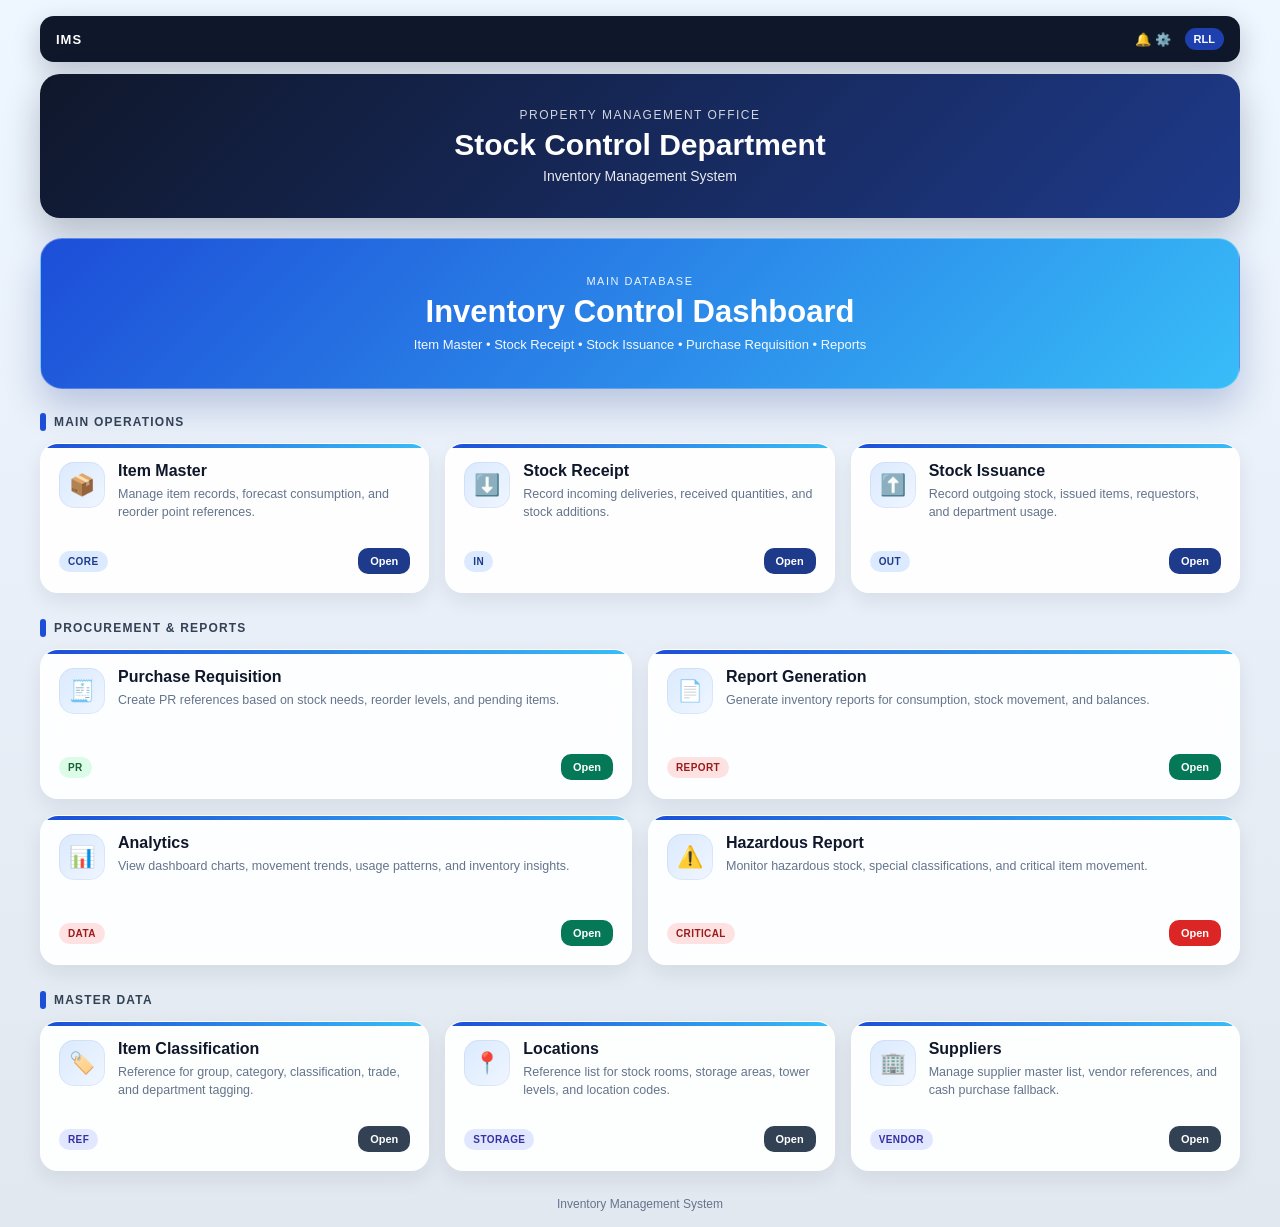
==== commit 7844c1fa: "Update index.html" ====
--- a/index.html
+++ b/index.html
@@ -297,7 +297,7 @@
 
   <div class="top-bar">
     <div class="left">IMS</div>
-    <div class="right">🔔 ⚙️ <span class="user">RL</span></div>
+    <div class="right">🔔 ⚙️ <span class="user">RLL</span></div>
   </div>
 
   <div class="main-header">
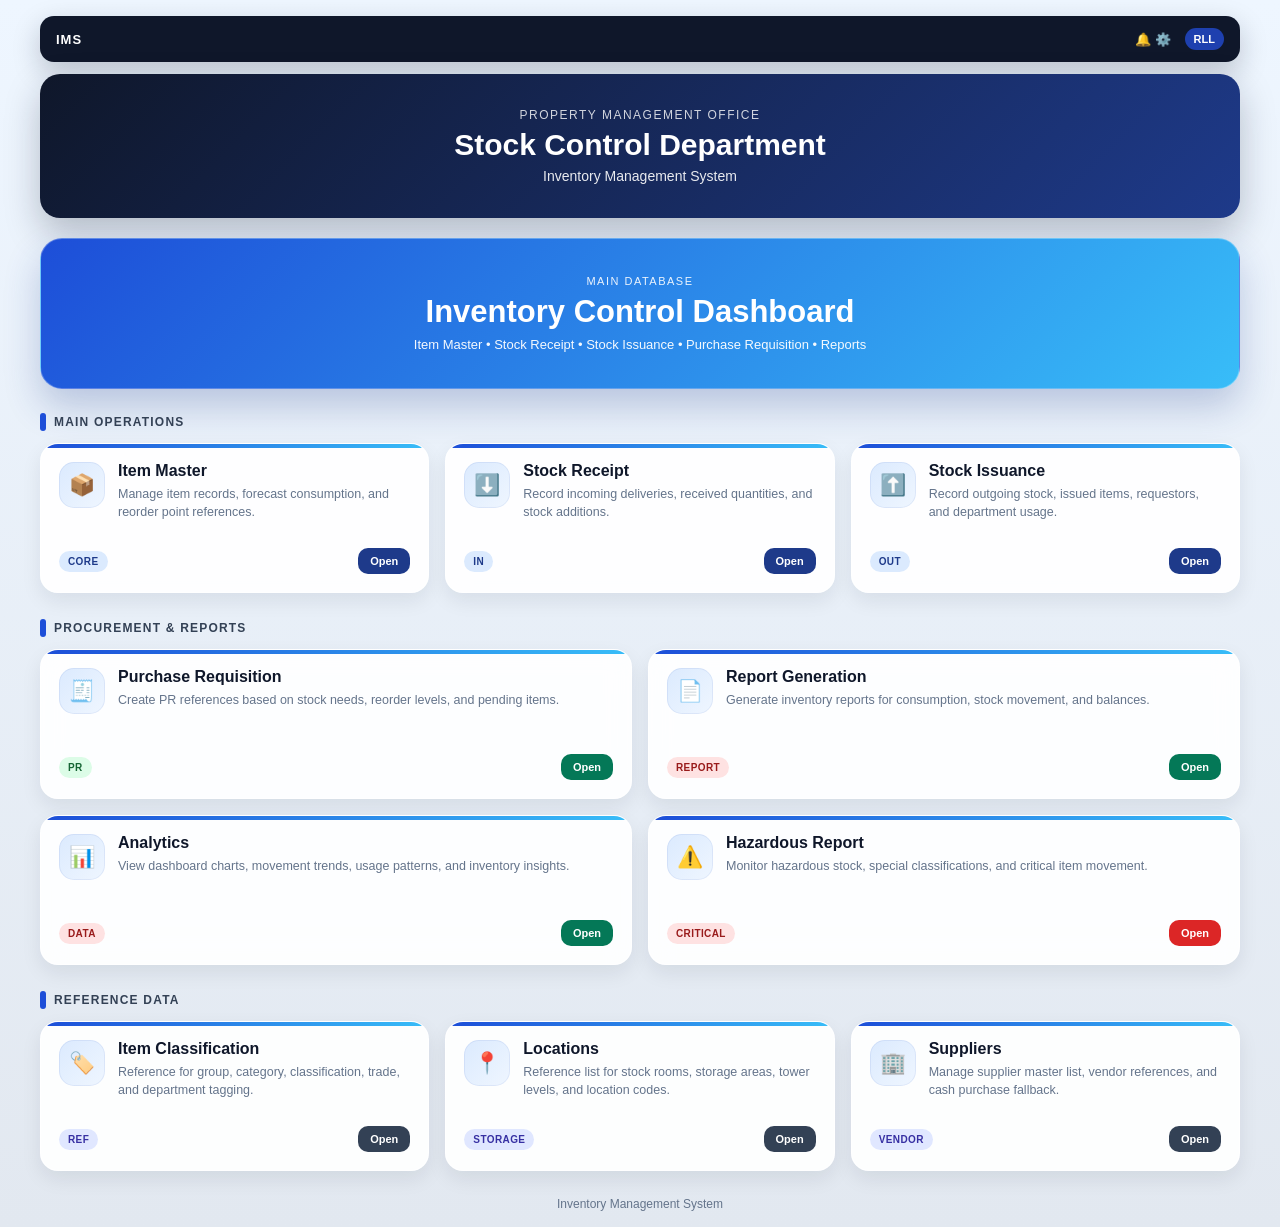
==== commit 46278b4c: "Update index.html" ====
--- a/index.html
+++ b/index.html
@@ -425,7 +425,7 @@
   </div>
 
   <div class="section">
-    <div class="section-title">MASTER DATA</div>
+    <div class="section-title">REFERENCE DATA</div>
     <div class="master-grid">
 
       <div class="card">
